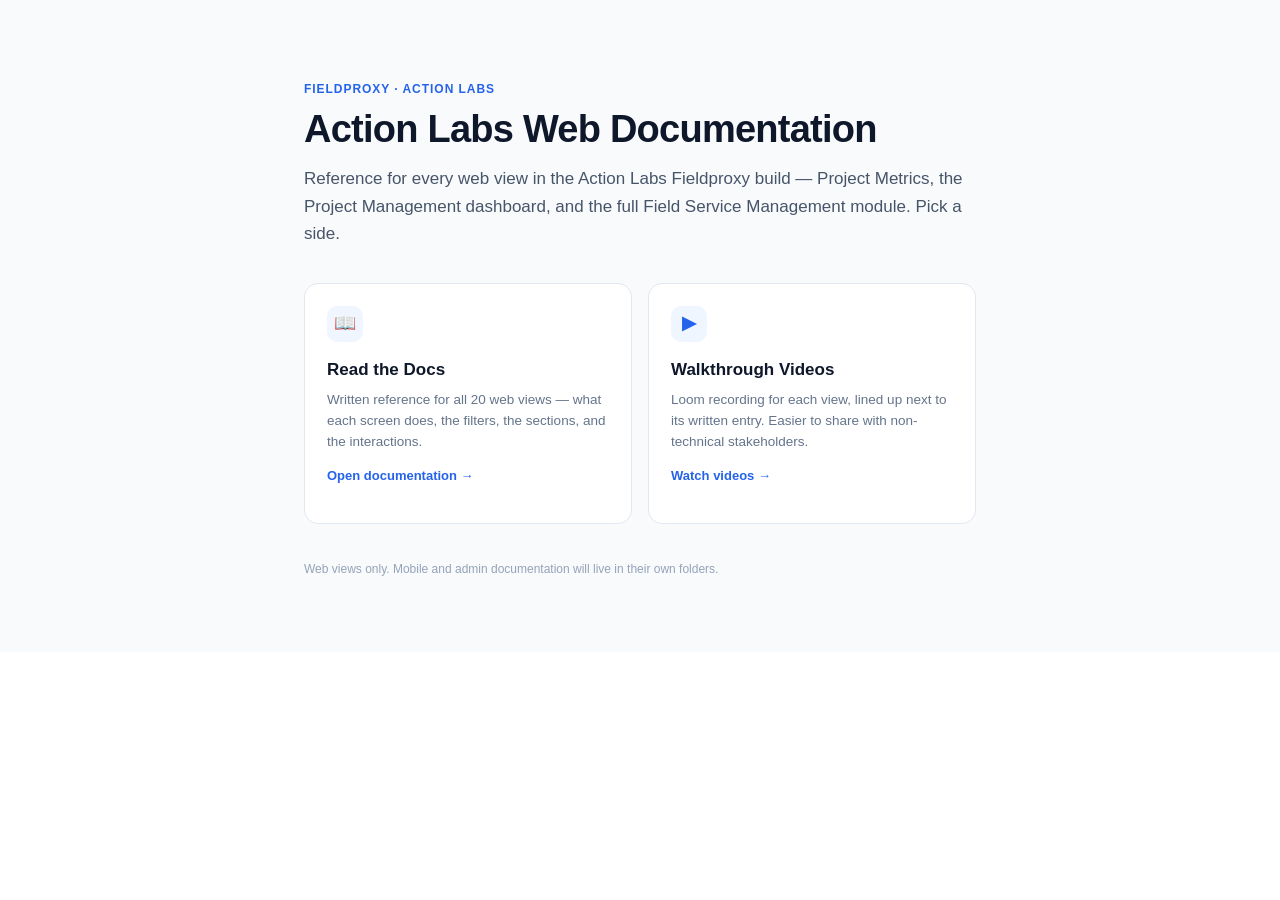
==== index.html @ 63180d46 "Initial Action Labs web documentation Single-page docs covering 20 web views across Project Metrics," ====
<!doctype html>
<html lang="en">
<head>
  <meta charset="utf-8" />
  <meta name="viewport" content="width=device-width, initial-scale=1" />
  <title>Action Labs — Documentation</title>
  <link rel="stylesheet" href="documentation/assets/style.css" />
  <style>
    body { background: #f8fafc; }
    .home-wrap {
      max-width: 720px;
      margin: 0 auto;
      padding: 80px 24px 60px;
    }
    .home-eyebrow {
      font-size: 12px;
      font-weight: 700;
      text-transform: uppercase;
      letter-spacing: 0.08em;
      color: #2563eb;
      margin: 0 0 8px;
    }
    .home-title {
      font-size: 38px;
      font-weight: 700;
      letter-spacing: -0.02em;
      color: #0f172a;
      margin: 0 0 14px;
      line-height: 1.15;
    }
    .home-lead {
      font-size: 17px;
      color: #475569;
      margin: 0 0 36px;
      line-height: 1.6;
    }
    .home-cards {
      display: grid;
      gap: 16px;
      grid-template-columns: 1fr 1fr;
    }
    @media (max-width: 640px) {
      .home-cards { grid-template-columns: 1fr; }
      .home-title { font-size: 30px; }
    }
    .home-card {
      display: block;
      padding: 22px 22px 24px;
      background: #fff;
      border: 1px solid #e2e8f0;
      border-radius: 14px;
      text-decoration: none;
      transition: border-color 150ms ease, transform 150ms ease, box-shadow 150ms ease;
    }
    .home-card:hover {
      border-color: #2563eb;
      transform: translateY(-1px);
      box-shadow: 0 8px 20px rgba(37, 99, 235, 0.10);
      text-decoration: none;
    }
    .home-card-icon {
      width: 36px; height: 36px;
      border-radius: 10px;
      background: #eff6ff;
      color: #2563eb;
      display: inline-flex; align-items: center; justify-content: center;
      font-size: 18px; font-weight: 700;
      margin-bottom: 14px;
    }
    .home-card-title {
      font-size: 17px;
      font-weight: 700;
      color: #0f172a;
      margin: 0 0 6px;
    }
    .home-card-desc {
      font-size: 13.5px;
      color: #64748b;
      margin: 0;
      line-height: 1.55;
    }
    .home-card-cta {
      margin-top: 12px;
      font-size: 13px;
      font-weight: 600;
      color: #2563eb;
    }
    .home-meta {
      margin-top: 36px;
      font-size: 12px;
      color: #94a3b8;
    }
  </style>
</head>
<body>
  <div class="home-wrap">
    <p class="home-eyebrow">Fieldproxy · Action Labs</p>
    <h1 class="home-title">Action Labs Web Documentation</h1>
    <p class="home-lead">
      Reference for every web view in the Action Labs Fieldproxy build —
      Project Metrics, the Project Management dashboard, and the full Field Service
      Management module. Pick a side.
    </p>

    <div class="home-cards">
      <a class="home-card" href="documentation/index.html">
        <div class="home-card-icon">📖</div>
        <p class="home-card-title">Read the Docs</p>
        <p class="home-card-desc">
          Written reference for all 20 web views — what each screen does, the
          filters, the sections, and the interactions.
        </p>
        <p class="home-card-cta">Open documentation →</p>
      </a>

      <a class="home-card" href="walkthrough_videos/videos.html">
        <div class="home-card-icon">▶</div>
        <p class="home-card-title">Walkthrough Videos</p>
        <p class="home-card-desc">
          Loom recording for each view, lined up next to its written entry. Easier
          to share with non-technical stakeholders.
        </p>
        <p class="home-card-cta">Watch videos →</p>
      </a>
    </div>

    <p class="home-meta">Web views only. Mobile and admin documentation will live in their own folders.</p>
  </div>
</body>
</html>
---- documentation/assets/style.css ----
:root {
  --bg: #ffffff;
  --sidebar-bg: #f8fafc;
  --border: #e2e8f0;
  --border-soft: #f1f5f9;
  --text: #334155;
  --text-strong: #0f172a;
  --text-muted: #64748b;
  --text-faint: #94a3b8;
  --accent: #2563eb;
  --accent-soft: #eff6ff;
  --code-bg: #f1f5f9;
  --shadow: 0 1px 3px rgba(15, 23, 42, 0.04), 0 1px 2px rgba(15, 23, 42, 0.02);
}

* { box-sizing: border-box; }

html, body {
  margin: 0;
  padding: 0;
  background: var(--bg);
  color: var(--text);
  font-family: -apple-system, BlinkMacSystemFont, "Segoe UI", Roboto, "Helvetica Neue", Arial, sans-serif;
  font-size: 15px;
  line-height: 1.65;
  -webkit-font-smoothing: antialiased;
  -moz-osx-font-smoothing: grayscale;
}

a { color: var(--accent); text-decoration: none; }
a:hover { text-decoration: underline; }

code {
  background: var(--code-bg);
  padding: 1px 6px;
  border-radius: 4px;
  font-family: ui-monospace, SFMono-Regular, "SF Mono", Menlo, Consolas, monospace;
  font-size: 13px;
  color: #0f172a;
}

/* ---------- layout ---------- */

.layout {
  display: flex;
  min-height: 100vh;
}

.sidebar {
  width: 280px;
  flex-shrink: 0;
  background: var(--sidebar-bg);
  border-right: 1px solid var(--border);
  position: sticky;
  top: 0;
  align-self: flex-start;
  height: 100vh;
  overflow-y: auto;
  padding: 24px 0;
}

.brand {
  padding: 0 22px 18px;
  border-bottom: 1px solid var(--border);
  margin-bottom: 16px;
}

.brand-title {
  font-size: 16px;
  font-weight: 700;
  color: var(--text-strong);
  letter-spacing: -0.01em;
  margin: 0 0 2px;
}

.brand-subtitle {
  font-size: 12px;
  color: var(--text-muted);
  margin: 0;
}

.nav-group {
  padding: 14px 12px 4px;
}

.nav-group-label {
  font-size: 11px;
  font-weight: 600;
  text-transform: uppercase;
  letter-spacing: 0.06em;
  color: var(--text-faint);
  padding: 0 10px 6px;
  margin: 0;
}

.nav-list {
  list-style: none;
  padding: 0;
  margin: 0;
}

.nav-list a {
  display: block;
  padding: 7px 10px;
  font-size: 13.5px;
  color: var(--text);
  border-radius: 6px;
  text-decoration: none;
  transition: background 120ms ease, color 120ms ease;
}

.nav-list a:hover {
  background: #eef2f7;
  color: var(--text-strong);
}

.nav-list a.active {
  background: var(--accent-soft);
  color: var(--accent);
  font-weight: 600;
}

/* ---------- main content ---------- */

.main {
  flex: 1;
  min-width: 0;
  max-width: 920px;
  padding: 32px 48px 80px;
}

.topbar {
  display: flex;
  align-items: center;
  justify-content: space-between;
  gap: 12px;
  margin-bottom: 28px;
  padding-bottom: 16px;
  border-bottom: 1px solid var(--border-soft);
}

.crumb {
  font-size: 13px;
  color: var(--text-muted);
}

.topbar-actions { display: flex; gap: 8px; }

.pill {
  display: inline-flex;
  align-items: center;
  gap: 6px;
  padding: 7px 14px;
  font-size: 13px;
  font-weight: 500;
  border-radius: 999px;
  border: 1px solid var(--border);
  background: #fff;
  color: var(--text-strong);
  text-decoration: none;
  transition: background 120ms ease, border-color 120ms ease;
}

.pill:hover { background: var(--accent-soft); border-color: var(--accent); color: var(--accent); text-decoration: none; }

.pill.primary {
  background: var(--accent);
  color: #fff;
  border-color: var(--accent);
}

.pill.primary:hover { background: #1d4ed8; border-color: #1d4ed8; color: #fff; }

/* ---------- typography ---------- */

h1.page-title {
  font-size: 30px;
  font-weight: 700;
  color: var(--text-strong);
  letter-spacing: -0.02em;
  margin: 0 0 8px;
}

.page-lead {
  font-size: 16px;
  color: var(--text-muted);
  margin: 0 0 28px;
}

section.view-section {
  padding: 24px 0 32px;
  border-bottom: 1px solid var(--border-soft);
}

section.view-section:last-of-type { border-bottom: none; }

section.view-section h2 {
  font-size: 22px;
  font-weight: 700;
  color: var(--text-strong);
  letter-spacing: -0.01em;
  margin: 0 0 6px;
  scroll-margin-top: 24px;
}

.section-meta {
  font-size: 12px;
  color: var(--text-faint);
  margin: 0 0 14px;
  font-family: ui-monospace, SFMono-Regular, Menlo, monospace;
}

section.view-section h3 {
  font-size: 14px;
  font-weight: 600;
  text-transform: uppercase;
  letter-spacing: 0.06em;
  color: var(--text-faint);
  margin: 22px 0 8px;
}

section.view-section p {
  margin: 0 0 12px;
}

section.view-section ul {
  margin: 0 0 12px;
  padding-left: 20px;
}

section.view-section li { margin-bottom: 4px; }

/* ---------- module heading ---------- */

.module-heading {
  margin: 36px 0 6px;
  padding-top: 12px;
}

.module-heading .label {
  font-size: 11px;
  font-weight: 700;
  text-transform: uppercase;
  letter-spacing: 0.08em;
  color: var(--accent);
  margin: 0 0 4px;
}

.module-heading h2 {
  font-size: 24px;
  font-weight: 700;
  color: var(--text-strong);
  margin: 0 0 4px;
  border: 0;
}

.module-heading p {
  font-size: 14px;
  color: var(--text-muted);
  margin: 0 0 8px;
}

/* ---------- callouts ---------- */

.callout {
  border: 1px solid var(--border);
  background: #fafbfc;
  border-radius: 12px;
  padding: 16px 18px;
  margin: 14px 0 18px;
}

.callout.info {
  background: var(--accent-soft);
  border-color: #bfdbfe;
}

.callout.info strong { color: var(--accent); }

/* ---------- tables ---------- */

.table-wrap {
  border: 1px solid var(--border);
  border-radius: 12px;
  overflow: hidden;
  margin: 12px 0 18px;
  box-shadow: var(--shadow);
}

table {
  width: 100%;
  border-collapse: collapse;
  font-size: 13.5px;
}

thead th {
  background: #f1f5f9;
  color: #334155;
  text-align: left;
  font-weight: 600;
  padding: 10px 14px;
  border-bottom: 1px solid var(--border);
  font-size: 12.5px;
  text-transform: uppercase;
  letter-spacing: 0.04em;
}

tbody td {
  padding: 10px 14px;
  border-bottom: 1px solid var(--border-soft);
  vertical-align: top;
}

tbody tr:nth-child(even) td { background: #fafbfc; }
tbody tr:last-child td { border-bottom: none; }

/* ---------- status badges ---------- */

.badge {
  display: inline-block;
  padding: 2px 8px;
  border-radius: 999px;
  font-size: 11.5px;
  font-weight: 600;
  letter-spacing: 0.02em;
}

.badge.green { background: #dcfce7; color: #166534; }
.badge.amber { background: #fef3c7; color: #92400e; }
.badge.red { background: #fee2e2; color: #991b1b; }
.badge.blue { background: #dbeafe; color: #1e40af; }
.badge.gray { background: #e2e8f0; color: #475569; }
.badge.purple { background: #ede9fe; color: #5b21b6; }

/* ---------- video page ---------- */

.loom-slot {
  border: 1px dashed var(--border);
  border-radius: 12px;
  background: #fafbfc;
  padding: 28px;
  text-align: center;
  margin: 10px 0 24px;
  min-height: 200px;
  display: flex;
  flex-direction: column;
  align-items: center;
  justify-content: center;
  gap: 8px;
}

.loom-slot iframe {
  width: 100%;
  height: 420px;
  border: 0;
  border-radius: 8px;
}

.loom-slot .slot-label {
  font-size: 13px;
  color: var(--text-muted);
}

.loom-slot .slot-hint {
  font-size: 12px;
  color: var(--text-faint);
  font-family: ui-monospace, SFMono-Regular, Menlo, monospace;
  background: #fff;
  padding: 4px 10px;
  border-radius: 4px;
  border: 1px solid var(--border);
}

/* ---------- responsive ---------- */

@media (max-width: 900px) {
  .layout { flex-direction: column; }
  .sidebar {
    position: static;
    width: 100%;
    height: auto;
    border-right: 0;
    border-bottom: 1px solid var(--border);
    padding: 16px;
  }
  .main { padding: 24px 18px 60px; max-width: 100%; }
  .topbar { flex-wrap: wrap; }
}
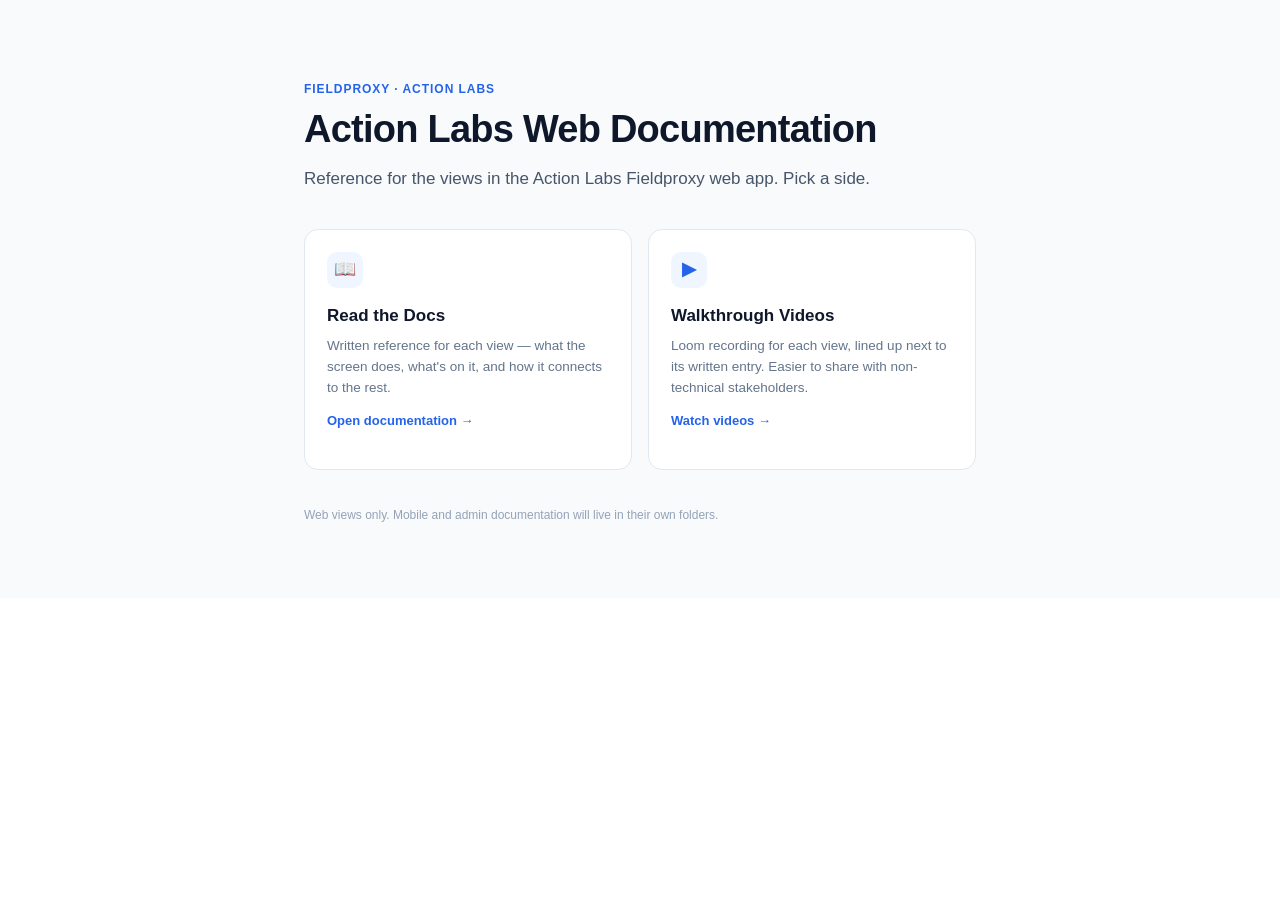
==== commit 5cd50606: "Restrict scope to 15 user-specified views, flat sidebar Per user direction: only document Main Dashb" ====
--- a/index.html
+++ b/index.html
@@ -97,9 +97,7 @@
     <p class="home-eyebrow">Fieldproxy · Action Labs</p>
     <h1 class="home-title">Action Labs Web Documentation</h1>
     <p class="home-lead">
-      Reference for every web view in the Action Labs Fieldproxy build —
-      Project Metrics, the Project Management dashboard, and the full Field Service
-      Management module. Pick a side.
+      Reference for the views in the Action Labs Fieldproxy web app. Pick a side.
     </p>
 
     <div class="home-cards">
@@ -107,8 +105,8 @@
         <div class="home-card-icon">📖</div>
         <p class="home-card-title">Read the Docs</p>
         <p class="home-card-desc">
-          Written reference for all 20 web views — what each screen does, the
-          filters, the sections, and the interactions.
+          Written reference for each view — what the screen does, what's on it,
+          and how it connects to the rest.
         </p>
         <p class="home-card-cta">Open documentation →</p>
       </a>
